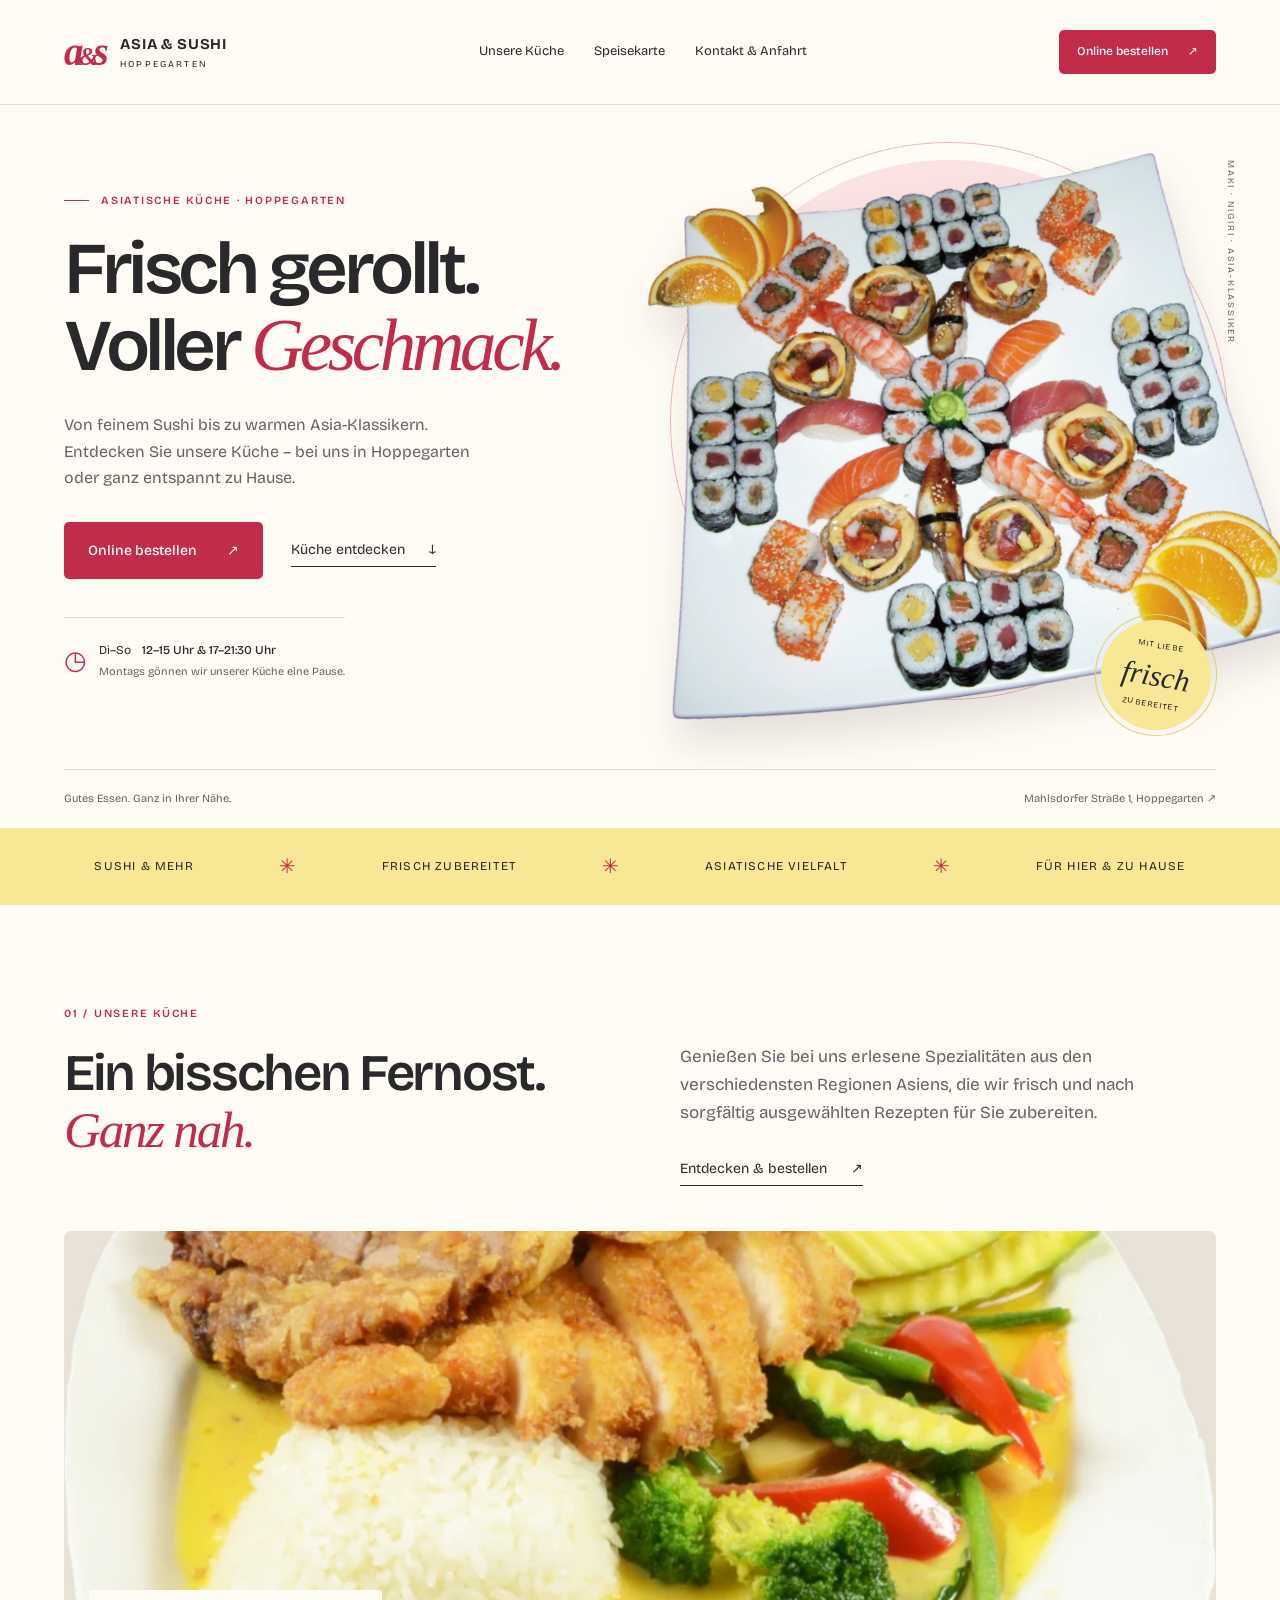
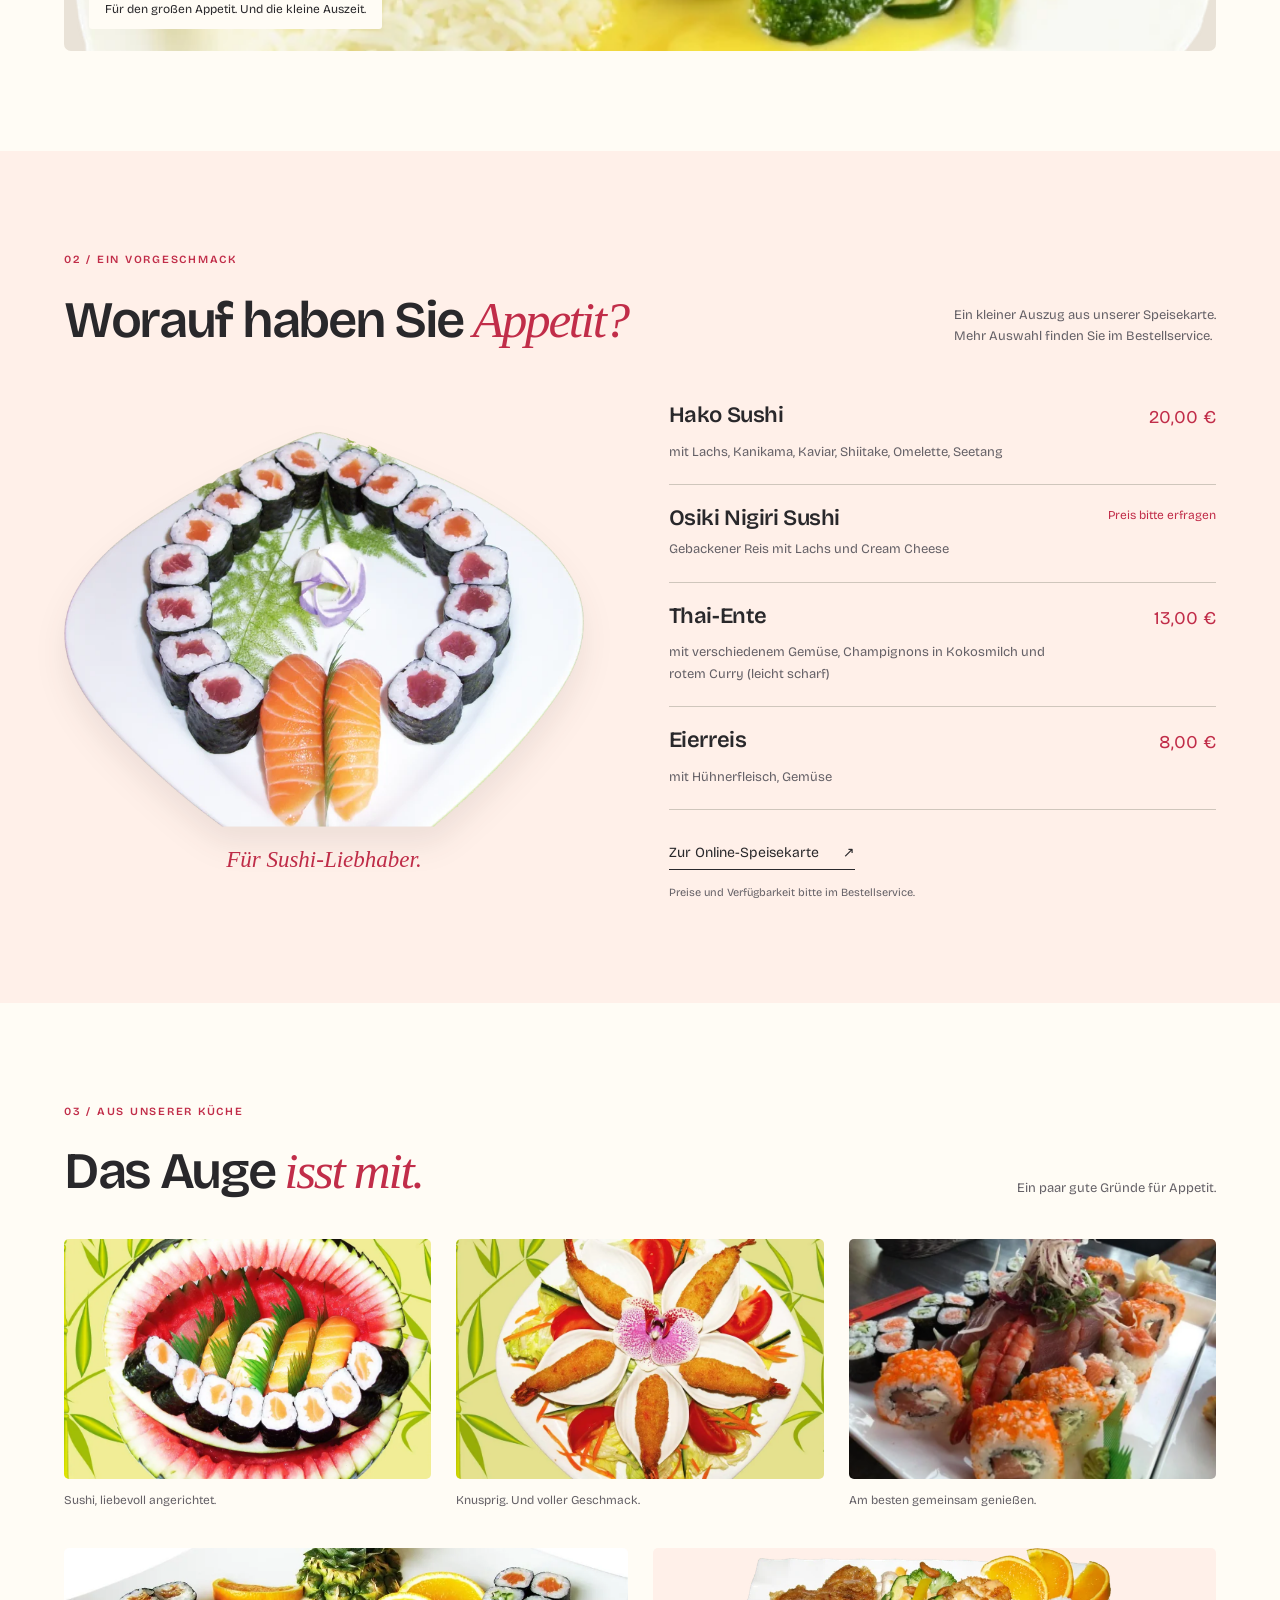
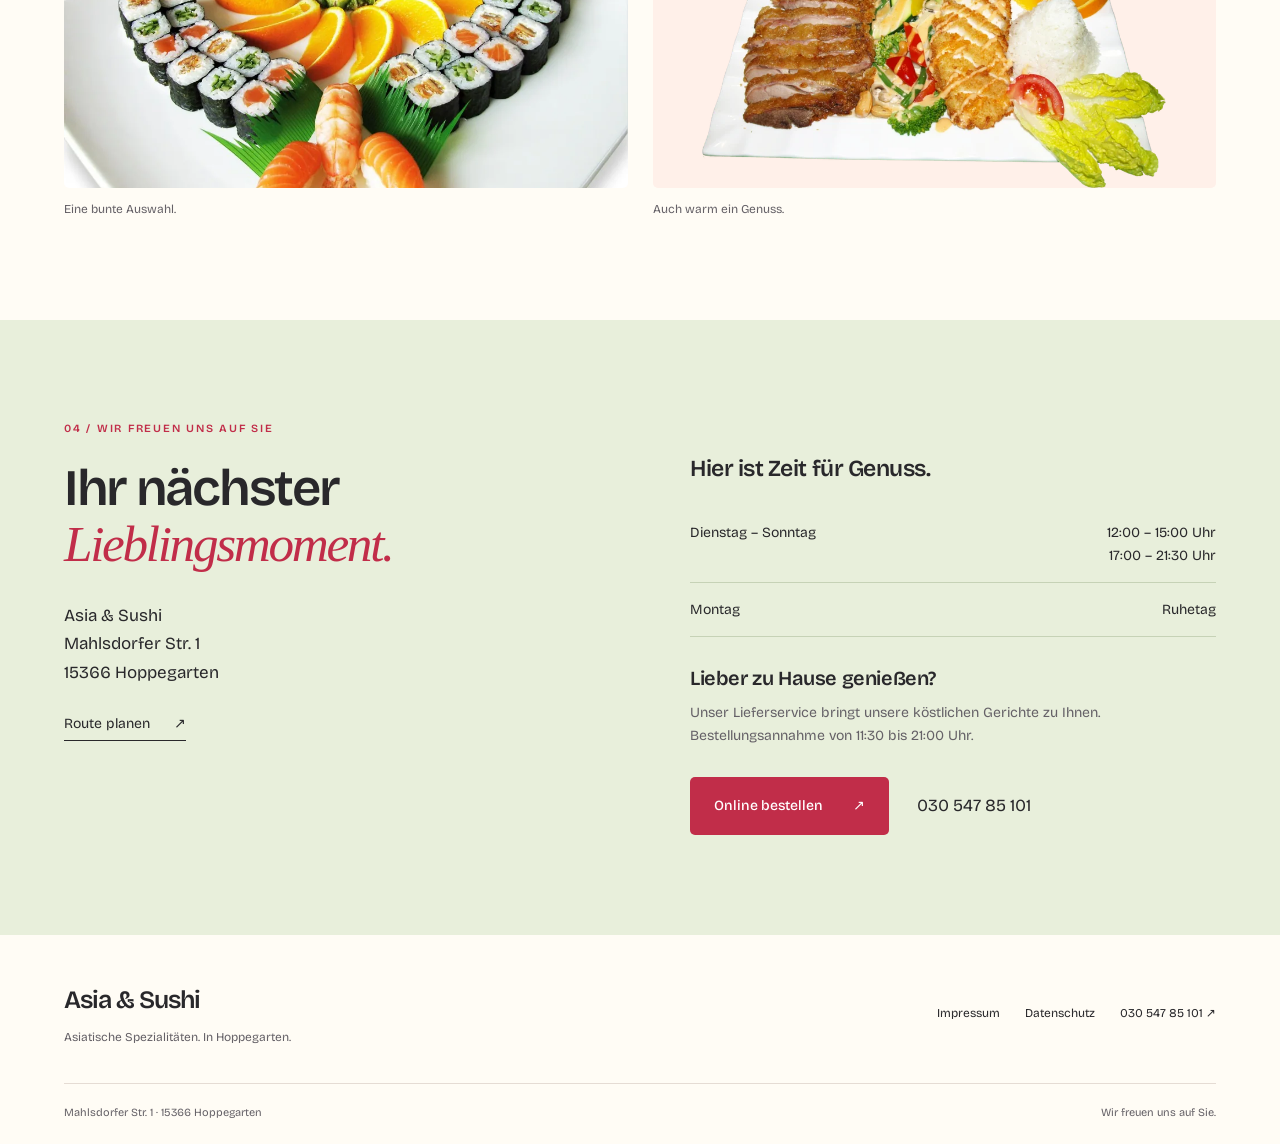
==== index.html @ 404dd094 "version 0.0.1" ====
<!doctype html>
<html lang="de">
  <head>
    <meta charset="utf-8" />
    <meta name="viewport" content="width=device-width, initial-scale=1" />
    <title>
      Frisch gerollt. Voller Geschmack. – Asia &amp; Sushi Hoppegarten
    </title>
    <meta
      name="description"
      content="Asiatische Spezialitäten und Sushi in Hoppegarten. Küche entdecken, online bestellen oder vorbeikommen. Mahlsdorfer Str. 1."
    />
    <meta name="theme-color" content="#c12d49" />
    <link rel="icon" href="assets/images/logo-192.png" />
    <link
      rel="preload"
      href="assets/fonts/bricolage-grotesque-latin-wdth.woff2"
      as="font"
      type="font/woff2"
      crossorigin
    />
    <link rel="stylesheet" href="css/base/tokens.css" />
    <link rel="stylesheet" href="css/base/reset.css" />
    <link rel="stylesheet" href="css/components/layout.css" />
    <link rel="stylesheet" href="css/components/buttons.css" />
    <link rel="stylesheet" href="css/sections/hero.css" />
    <link rel="stylesheet" href="css/sections/kitchen.css" />
    <link rel="stylesheet" href="css/sections/menu.css" />
    <link rel="stylesheet" href="css/sections/gallery.css" />
    <link rel="stylesheet" href="css/sections/visit.css" />
  </head>
  <body>
    <a class="skip-link" href="#inhalt">Zum Inhalt springen</a>
    <header class="site-header">
      <div class="container header-inner">
        <a
          class="brand"
          href="index.html"
          aria-label="Asia und Sushi – Startseite"
          ><span class="brand-icon" aria-hidden="true"
            >a<span>&amp;</span>s</span
          ><span>ASIA &amp; SUSHI<small>HOPPEGARTEN</small></span></a
        >
        <nav aria-label="Hauptnavigation">
          <a href="index.html#kueche">Unsere Küche</a
          ><a href="index.html#speisekarte">Speisekarte</a
          ><a href="index.html#besuch">Kontakt &amp; Anfahrt</a>
        </nav>
        <a class="button button-small" href="pages/bestellen.html"
          >Online bestellen <span aria-hidden="true">↗</span></a
        >
      </div>
    </header>
    <main id="inhalt">
      <section class="hero" aria-labelledby="hero-title">
        <div class="container hero-grid">
          <div class="hero-copy">
            <p class="eyebrow">
              <span class="small-line"></span> ASIATISCHE KÜCHE · HOPPEGARTEN
            </p>
            <h1 id="hero-title">
              Frisch gerollt.<br />Voller <em>Geschmack.</em>
            </h1>
            <p class="hero-description">
              Von feinem Sushi bis zu warmen Asia-Klassikern. Entdecken Sie
              unsere Küche – bei uns in Hoppegarten oder ganz entspannt zu
              Hause.
            </p>
            <div class="actions">
              <a class="button" href="pages/bestellen.html"
                >Online bestellen <span aria-hidden="true">↗</span></a
              ><a class="text-link" href="#speisekarte"
                >Küche entdecken <span aria-hidden="true">↓</span></a
              >
            </div>
            <div class="hero-details">
              <span class="detail-icon" aria-hidden="true">◷</span>
              <p>
                Di–So <strong>12–15 Uhr &amp; 17–21:30 Uhr</strong
                ><small>Montags gönnen wir unserer Küche eine Pause.</small>
              </p>
            </div>
          </div>
          <div class="hero-visual">
            <span class="hero-ring" aria-hidden="true"></span
            ><span class="vertical-note" aria-hidden="true"
              >MAKI · NIGIRI · ASIA-KLASSIKER</span
            ><img
              src="assets/images/platte-gemischt.webp"
              width="999"
              height="868"
              alt="Große Sushi-Platte mit Maki, Nigiri und frittierten Rollen"
              fetchpriority="high"
            />
            <div class="hero-seal">
              <span>MIT LIEBE</span><strong>frisch</strong
              ><span>ZUBEREITET</span>
            </div>
          </div>
        </div>
        <div class="hero-caption container">
          <span>Gutes Essen. Ganz in Ihrer Nähe.</span
          ><a href="#besuch"
            >Mahlsdorfer Straße 1, Hoppegarten
            <span aria-hidden="true">↗</span></a
          >
        </div>
      </section>
      <div class="flavor-strip" aria-hidden="true">
        <span>SUSHI &amp; MEHR</span><i>✳</i><span>FRISCH ZUBEREITET</span
        ><i>✳</i><span>ASIATISCHE VIELFALT</span><i>✳</i
        ><span>FÜR HIER &amp; ZU HAUSE</span>
      </div>
      <section
        class="kitchen section container"
        id="kueche"
        aria-labelledby="kitchen-title"
      >
        <div class="section-heading">
          <p class="eyebrow">01 / UNSERE KÜCHE</p>
          <h2 id="kitchen-title">
            Ein bisschen Fernost.<br /><em>Ganz nah.</em>
          </h2>
        </div>
        <div class="kitchen-description">
          <p>
            Genießen Sie bei uns erlesene Spezialitäten aus den verschiedensten
            Regionen Asiens, die wir frisch und nach sorgfältig ausgewählten
            Rezepten für Sie zubereiten.
          </p>
          <a class="text-link" href="pages/bestellen.html"
            >Entdecken &amp; bestellen <span aria-hidden="true">↗</span></a
          >
        </div>
        <div class="kitchen-image">
          <img
            src="assets/images/ente-curry.webp"
            width="900"
            height="563"
            alt="Knusprige Ente mit Gemüse in Currysauce und einer Portion Reis"
            loading="lazy"
          /><span>Für den großen Appetit. Und die kleine Auszeit.</span>
        </div>
      </section>
      <section
        class="menu-section section"
        id="speisekarte"
        aria-labelledby="menu-title"
      >
        <div class="container">
          <div class="menu-header">
            <div>
              <p class="eyebrow">02 / EIN VORGESCHMACK</p>
              <h2 id="menu-title">Worauf haben Sie <em>Appetit?</em></h2>
            </div>
            <p>
              Ein kleiner Auszug aus unserer Speisekarte.<br />Mehr Auswahl
              finden Sie im Bestellservice.
            </p>
          </div>
          <div class="menu-grid">
            <div class="menu-image">
              <img
                src="assets/images/maki-nigiri.webp"
                width="800"
                height="608"
                alt="Lachs- und Thunfisch-Maki mit zwei Lachs-Nigiri"
                loading="lazy"
              /><span class="image-label">Für Sushi-Liebhaber.</span>
            </div>
            <div class="dish-list">
              <article class="dish">
                <div>
                  <h3>Hako Sushi</h3>
                  <span>20,00 €</span>
                </div>
                <p>mit Lachs, Kanikama, Kaviar, Shiitake, Omelette, Seetang</p>
              </article>
              <article class="dish">
                <div>
                  <h3>Osiki Nigiri Sushi</h3>
                  <span class="price-note">Preis bitte erfragen</span>
                </div>
                <p>Gebackener Reis mit Lachs und Cream Cheese</p>
              </article>
              <article class="dish">
                <div>
                  <h3>Thai-Ente</h3>
                  <span>13,00 €</span>
                </div>
                <p>
                  mit verschiedenem Gemüse, Champignons in Kokosmilch und rotem
                  Curry (leicht scharf)
                </p>
              </article>
              <article class="dish">
                <div>
                  <h3>Eierreis</h3>
                  <span>8,00 €</span>
                </div>
                <p>mit Hühnerfleisch, Gemüse</p>
              </article>
              <a class="text-link" href="pages/bestellen.html"
                >Zur Online-Speisekarte <span aria-hidden="true">↗</span></a
              >
              <p class="menu-note">
                Preise und Verfügbarkeit bitte im Bestellservice.
              </p>
            </div>
          </div>
        </div>
      </section>
      <section class="gallery section" aria-labelledby="gallery-title">
        <div class="container gallery-heading">
          <div>
            <p class="eyebrow">03 / AUS UNSERER KÜCHE</p>
            <h2 id="gallery-title">Das Auge <em>isst mit.</em></h2>
          </div>
          <span>Ein paar gute Gründe für Appetit.</span>
        </div>
        <div class="container gallery-grid">
          <figure>
            <img
              src="assets/images/sushi-melone.webp"
              width="1024"
              height="640"
              loading="lazy"
              alt="Sushi mit Lachs und Maki, angerichtet in einer Wassermelone"
            />
            <figcaption>Sushi, liebevoll angerichtet.</figcaption>
          </figure>
          <figure>
            <img
              src="assets/images/garnelen-orchidee.webp"
              width="1024"
              height="640"
              loading="lazy"
              alt="Knusprige Garnelen mit Salat und Orchideenblüte"
            />
            <figcaption>Knusprig. Und voller Geschmack.</figcaption>
          </figure>
          <figure>
            <img
              src="assets/images/sushi-platte.webp"
              width="768"
              height="576"
              loading="lazy"
              alt="Gemischte Sushi-Platte mit Nigiri und Fischrogen"
            />
            <figcaption>Am besten gemeinsam genießen.</figcaption>
          </figure>
          <figure>
            <img
              src="assets/images/sushi-ananas.webp"
              width="1024"
              height="640"
              loading="lazy"
              alt="Maki und Nigiri mit Garnelen, Orange und Ananas"
            />
            <figcaption>Eine bunte Auswahl.</figcaption>
          </figure>
          <figure>
            <img
              src="assets/images/ente-fisch.webp"
              width="800"
              height="414"
              loading="lazy"
              alt="Knusprige Ente und panierte Stücke mit Gemüse, Cashewkernen und Reis"
            />
            <figcaption>Auch warm ein Genuss.</figcaption>
          </figure>
        </div>
      </section>
      <section class="visit section" id="besuch" aria-labelledby="visit-title">
        <div class="container visit-grid">
          <div>
            <p class="eyebrow">04 / WIR FREUEN UNS AUF SIE</p>
            <h2 id="visit-title">
              Ihr nächster<br /><em>Lieblingsmoment.</em>
            </h2>
            <address>
              Asia &amp; Sushi<br />Mahlsdorfer Str. 1<br />15366 Hoppegarten
            </address>
            <a
              class="text-link"
              href="https://www.google.com/maps/search/?api=1&amp;query=Mahlsdorfer+Str.+1%2C+15366+Hoppegarten"
              rel="noopener noreferrer"
              >Route planen <span aria-hidden="true">↗</span></a
            >
          </div>
          <div class="visit-info">
            <h3>Hier ist Zeit für Genuss.</h3>
            <dl class="hours">
              <div>
                <dt>Dienstag – Sonntag</dt>
                <dd>12:00 – 15:00 Uhr<br />17:00 – 21:30 Uhr</dd>
              </div>
              <div>
                <dt>Montag</dt>
                <dd>Ruhetag</dd>
              </div>
            </dl>
            <div class="delivery">
              <h3>Lieber zu Hause genießen?</h3>
              <p>
                Unser Lieferservice bringt unsere köstlichen Gerichte zu Ihnen.
                Bestellungsannahme von 11:30 bis 21:00 Uhr.
              </p>
            </div>
            <div class="actions">
              <a class="button button-light" href="pages/bestellen.html"
                >Online bestellen <span aria-hidden="true">↗</span></a
              ><a class="phone-link" href="tel:+493054785101">030 547 85 101</a>
            </div>
          </div>
        </div>
      </section>
    </main>
    <footer class="site-footer">
      <div class="container footer-inner">
        <a class="footer-brand" href="index.html"
          >Asia &amp; Sushi<span
            >Asiatische Spezialitäten. In Hoppegarten.</span
          ></a
        >
        <div class="footer-links">
          <a href="pages/impressum.html">Impressum</a
          ><a href="pages/datenschutz.html">Datenschutz</a
          ><a href="tel:+493054785101">030 547 85 101 ↗</a>
        </div>
      </div>
      <div class="container footer-bottom">
        Mahlsdorfer Str. 1 · 15366 Hoppegarten<span
          >Wir freuen uns auf Sie.</span
        >
      </div>
    </footer>
    <script type="application/ld+json">
      {
        "@context": "https://schema.org",
        "@type": "Restaurant",
        "name": "Asia & Sushi",
        "description": "Asiatische Spezialitäten und Sushi",
        "servesCuisine": ["Asiatisch", "Sushi"],
        "telephone": "+49 30 54785101",
        "address": {
          "@type": "PostalAddress",
          "streetAddress": "Mahlsdorfer Str. 1",
          "postalCode": "15366",
          "addressLocality": "Hoppegarten",
          "addressCountry": "DE"
        },
        "openingHoursSpecification": [
          {
            "@type": "OpeningHoursSpecification",
            "dayOfWeek": [
              "Tuesday",
              "Wednesday",
              "Thursday",
              "Friday",
              "Saturday",
              "Sunday"
            ],
            "opens": "12:00",
            "closes": "15:00"
          },
          {
            "@type": "OpeningHoursSpecification",
            "dayOfWeek": [
              "Tuesday",
              "Wednesday",
              "Thursday",
              "Friday",
              "Saturday",
              "Sunday"
            ],
            "opens": "17:00",
            "closes": "21:30"
          }
        ]
      }
    </script>
  </body>
</html>
---- css/base/tokens.css ----
@font-face {
  font-family: Bricolage;
  src: url("../../assets/fonts/bricolage-grotesque-latin-wdth.woff2")
    format("woff2");
  font-weight: 200 800;
  font-stretch: 75% 100%;
  font-display: swap;
}
:root {
  --paper: #fffcf5;
  --paper-deep: #fff0e9;
  --ink: #29282b;
  --muted: #656167;
  --accent: #c12d49;
  --accent-hover: #a51f39;
  --line: #e5dcd4;
  --white: #ffffff;
  --butter: #f8e794;
  --blush: #fbe2e3;
  --pistachio: #e8efdb;
  --font: Bricolage, system-ui, sans-serif;
  --width: 1240px;
  --gutter: clamp(20px, 5vw, 80px);
}
---- css/components/layout.css ----
.container {
  width: min(var(--width), calc(100% - var(--gutter) * 2));
  margin-inline: auto;
}
.section {
  padding-block: 100px;
}
.eyebrow {
  font-size: 11px;
  font-weight: 600;
  letter-spacing: 0.16em;
  color: var(--accent);
  margin-bottom: 22px;
}
.site-header {
  border-bottom: 1px solid var(--line);
}
.header-inner {
  min-height: 104px;
  display: flex;
  align-items: center;
  justify-content: space-between;
  gap: 30px;
}
.brand {
  display: flex;
  align-items: center;
  gap: 12px;
  text-decoration: none;
  font-size: 15px;
  font-weight: 700;
  letter-spacing: 0.055em;
  line-height: 1.4;
  flex-shrink: 0;
}
.brand small {
  display: block;
  font-size: 9px;
  letter-spacing: 0.24em;
  font-weight: 400;
  margin-top: 3px;
}
.brand-icon {
  font-family: Georgia, serif;
  font-size: 39px;
  font-style: italic;
  color: var(--accent);
  letter-spacing: -0.12em;
  padding-right: 4px;
}
.brand-icon span {
  font-size: 25px;
}
.site-header nav {
  display: flex;
  gap: 30px;
  font-size: 13px;
}
.site-header nav a {
  text-decoration: none;
}
.site-header nav a:hover,
.footer-links a:hover {
  color: var(--accent);
}
.site-footer {
  padding: 45px 0 22px;
}
.footer-inner,
.footer-bottom {
  display: flex;
  justify-content: space-between;
  gap: 24px;
}
.footer-brand {
  font-size: 25px;
  font-weight: 600;
  text-decoration: none;
  letter-spacing: -0.04em;
}
.footer-brand span {
  display: block;
  font-size: 12px;
  font-weight: 400;
  letter-spacing: 0;
  color: var(--muted);
  margin-top: 7px;
}
.footer-links {
  display: flex;
  align-items: center;
  gap: 25px;
  font-size: 12px;
}
.footer-links a {
  text-decoration: none;
}
.footer-bottom {
  border-top: 1px solid var(--line);
  padding-top: 20px;
  margin-top: 35px;
  color: var(--muted);
  font-size: 11px;
}
@media (max-width: 900px) {
  .site-header nav {
    gap: 18px;
  }
  .brand {
    font-size: 13px;
  }
  .header-inner {
    gap: 15px;
  }
  .section {
    padding-block: 72px;
  }
}
@media (max-width: 700px) {
  .header-inner {
    min-height: 88px;
    flex-wrap: wrap;
    padding-block: 16px;
    gap: 16px;
  }
  .site-header nav {
    order: 3;
    width: 100%;
    justify-content: space-between;
    font-size: 12px;
    border-top: 1px solid var(--line);
    padding-top: 13px;
  }
  .brand-icon {
    font-size: 32px;
  }
  .footer-inner,
  .footer-bottom {
    flex-direction: column;
  }
  .footer-links {
    flex-wrap: wrap;
    gap: 20px;
  }
  .footer-bottom {
    gap: 8px;
  }
  .section {
    padding-block: 56px;
  }
}
---- css/components/buttons.css ----
.actions {
  display: flex;
  gap: 28px;
  align-items: center;
  flex-wrap: wrap;
}
.button {
  display: inline-flex;
  align-items: center;
  justify-content: center;
  gap: 30px;
  padding: 16px 23px;
  background: var(--accent);
  color: var(--white);
  text-decoration: none;
  font-size: 14px;
  font-weight: 500;
  border: 1px solid transparent;
  border-radius: 5px;
  min-height: 50px;
  transition: background 0.2s;
}
.button:hover {
  background: var(--accent-hover);
}
.button-small {
  padding: 11px 17px;
  min-height: 44px;
  font-size: 12px;
  gap: 20px;
}
.text-link {
  display: inline-flex;
  align-items: center;
  gap: 24px;
  font-size: 14px;
  text-decoration: none;
  border-bottom: 1px solid currentColor;
  padding-block: 5px;
}
.button-light {
  background: var(--accent);
  color: var(--white);
}
.button-light:hover {
  background: var(--accent-hover);
}
@media (max-width: 400px) {
  .button-small {
    padding: 10px;
    gap: 10px;
    font-size: 11px;
  }
  .actions {
    gap: 20px;
  }
}
---- css/sections/hero.css ----
.hero {
  position: relative;
  overflow: hidden;
  background: var(--paper);
}
.hero-grid {
  display: grid;
  grid-template-columns: 1.05fr 1fr;
  align-items: center;
  min-height: 620px;
  gap: 25px;
  padding-block: 55px;
}
.hero-copy {
  position: relative;
  z-index: 1;
}
.hero .eyebrow {
  display: flex;
  align-items: center;
  gap: 12px;
}
.small-line {
  width: 25px;
  height: 1px;
  background: var(--accent);
}
.hero h1 {
  line-height: 1.04;
  white-space: nowrap;
}
.hero-description {
  color: var(--muted);
  font-size: 16px;
  max-width: 420px;
  margin-block: 28px 30px;
}
.hero-details {
  display: flex;
  align-items: center;
  gap: 12px;
  border-top: 1px solid var(--line);
  padding-top: 22px;
  margin-top: 38px;
  font-size: 12px;
  width: fit-content;
}
.hero-details strong {
  font-weight: 500;
  margin-left: 8px;
}
.hero-details small {
  display: block;
  color: var(--muted);
  font-size: 11px;
  margin-top: 3px;
}
.detail-icon {
  font-size: 26px;
  color: var(--accent);
}
.hero-visual {
  position: relative;
  min-width: 0;
  isolation: isolate;
}
.hero-visual > img {
  position: relative;
  width: 116%;
  max-width: none;
  transform: rotate(-9deg);
  margin-left: -6%;
  filter: drop-shadow(0 24px 20px #3c292523);
}
.hero-ring {
  position: absolute;
  width: 95%;
  aspect-ratio: 1;
  background: var(--blush);
  border-radius: 50%;
  top: 0;
  left: 4%;
  z-index: -1;
}
.hero-ring::after {
  content: "";
  position: absolute;
  inset: -18px;
  border: 1px solid #efb7bf;
  border-radius: 50%;
}
.vertical-note {
  position: absolute;
  right: -22px;
  top: 0;
  writing-mode: vertical-rl;
  font-size: 9px;
  letter-spacing: 0.2em;
  color: var(--muted);
}
.hero-seal {
  position: absolute;
  bottom: -16px;
  right: 5px;
  width: 110px;
  height: 110px;
  border-radius: 50%;
  background: var(--butter);
  color: var(--ink);
  display: flex;
  flex-direction: column;
  align-items: center;
  justify-content: center;
  transform: rotate(10deg);
  outline: 1px solid #e1ce6c;
  outline-offset: 5px;
}
.hero-seal span {
  font-size: 8px;
  letter-spacing: 0.15em;
}
.hero-seal strong {
  font:
    italic 30px Georgia,
    serif;
  line-height: 1.5;
}
.hero-caption {
  display: flex;
  justify-content: space-between;
  border-top: 1px solid var(--line);
  padding-block: 20px;
  font-size: 11px;
  color: var(--muted);
}
.hero-caption a {
  text-decoration: none;
}
.flavor-strip {
  background: var(--butter);
  color: var(--ink);
  padding: 22px var(--gutter);
  display: flex;
  align-items: center;
  justify-content: space-around;
  gap: 24px;
  font-size: 12px;
  letter-spacing: 0.1em;
}
.flavor-strip i {
  font-style: normal;
  font-size: 20px;
  color: var(--accent);
}
@media (min-width: 1400px) {
  .hero-grid {
    min-height: 670px;
  }
}
@media (max-width: 1000px) {
  .hero-grid {
    min-height: 570px;
  }
  .hero h1 {
    font-size: clamp(43px, 6vw, 70px);
  }
  .hero-seal {
    width: 90px;
    height: 90px;
  }
  .hero-description {
    font-size: 15px;
  }
}
@media (max-width: 700px) {
  .hero-grid {
    grid-template-columns: 1fr;
    padding-block: 40px 55px;
    gap: 35px;
  }
  .hero h1 {
    font-size: clamp(30px, 9.4vw, 65px);
  }
  .hero-visual {
    max-width: 450px;
    width: 92%;
    margin-inline: auto;
  }
  .hero-visual > img {
    width: 100%;
    margin: 0;
  }
  .vertical-note {
    right: -15px;
  }
  .hero-details {
    margin-top: 26px;
  }
  .hero-caption {
    flex-direction: column;
    gap: 6px;
  }
  .flavor-strip {
    flex-wrap: wrap;
    gap: 12px 18px;
    font-size: 9px;
    padding: 18px;
  }
  .flavor-strip i {
    font-size: 12px;
  }
  .flavor-strip i:last-of-type {
    display: none;
  }
  .hero-description {
    max-width: 450px;
  }
}
---- css/sections/kitchen.css ----
.kitchen {
  display: grid;
  grid-template-columns: 1fr 1fr;
  gap: 45px 80px;
}
.kitchen-description {
  padding-top: 38px;
  color: var(--muted);
  max-width: 490px;
  font-size: 17px;
}
.kitchen-description .text-link {
  margin-top: 25px;
  color: var(--ink);
}
.kitchen-image {
  grid-column: 1/-1;
  position: relative;
  background: #e9e2d7;
  overflow: hidden;
  border-radius: 7px;
  height: 420px;
}
.kitchen-image img {
  width: 100%;
  height: 100%;
  object-fit: cover;
  object-position: center 55%;
}
.kitchen-image span {
  position: absolute;
  bottom: 22px;
  left: 25px;
  background: var(--paper);
  padding: 10px 16px;
  border-radius: 3px;
  font-size: 12px;
}
@media (max-width: 700px) {
  .kitchen {
    grid-template-columns: 1fr;
    gap: 25px;
  }
  .kitchen-description {
    padding-top: 0;
    font-size: 16px;
  }
  .kitchen-image {
    height: 260px;
  }
  .kitchen-image span {
    left: 12px;
    bottom: 12px;
    font-size: 10px;
    max-width: calc(100% - 24px);
  }
}
---- css/sections/menu.css ----
.menu-section {
  background: var(--paper-deep);
}
.menu-header {
  display: flex;
  align-items: end;
  justify-content: space-between;
  gap: 35px;
  margin-bottom: 55px;
}
.menu-header h2 {
  max-width: 600px;
}
.menu-header > p {
  color: var(--muted);
  font-size: 13px;
  flex-shrink: 0;
}
.menu-grid {
  display: grid;
  grid-template-columns: 0.95fr 1fr;
  gap: 85px;
  align-items: center;
}
.menu-image {
  position: relative;
  min-width: 0;
}
.menu-image img {
  width: 100%;
  filter: drop-shadow(0 18px 15px #34272715);
}
.image-label {
  display: block;
  text-align: center;
  font:
    italic 23px Georgia,
    serif;
  color: var(--accent);
  margin-top: 20px;
}
.dish {
  padding-block: 21px;
  border-bottom: 1px solid #cfc6bc;
}
.dish:first-child {
  padding-top: 0;
}
.dish > div {
  display: flex;
  justify-content: space-between;
  gap: 20px;
}
.dish h3 {
  font-size: 22px;
}
.dish span {
  font-size: 18px;
  color: var(--accent);
  white-space: nowrap;
}
.dish p {
  font-size: 13px;
  color: var(--muted);
  margin-top: 9px;
  max-width: 390px;
}
.dish-list > .text-link {
  margin-top: 26px;
}
.menu-note {
  font-size: 11px;
  color: var(--muted);
  margin-top: 14px;
}
@media (max-width: 900px) {
  .menu-grid {
    gap: 40px;
  }
  .menu-header {
    align-items: start;
    flex-direction: column;
    gap: 20px;
  }
}
@media (max-width: 700px) {
  .menu-grid {
    grid-template-columns: 1fr;
    gap: 40px;
  }
  .menu-header {
    margin-bottom: 30px;
  }
  .menu-image {
    max-width: 380px;
    margin: auto;
  }
  .dish h3 {
    font-size: 20px;
  }
}

.dish .price-note {
  font-size: 12px;
  white-space: normal;
  text-align: right;
}
---- css/sections/gallery.css ----
.gallery-heading {
  display: flex;
  justify-content: space-between;
  align-items: end;
  gap: 24px;
  margin-bottom: 40px;
}
.gallery-heading > span {
  font-size: 13px;
  color: var(--muted);
}
.gallery-grid {
  display: grid;
  grid-template-columns: repeat(6, 1fr);
  gap: 25px;
}
.gallery-grid figure {
  grid-column: span 2;
  min-width: 0;
}
.gallery-grid figure:nth-child(n + 4) {
  grid-column: span 3;
  margin-top: 12px;
}
.gallery-grid img {
  width: 100%;
  height: 240px;
  object-fit: cover;
  border-radius: 5px;
  background: var(--paper-deep);
}
.gallery-grid figure:nth-child(5) img {
  object-fit: contain;
}
.gallery-grid figcaption {
  font-size: 12px;
  margin-top: 12px;
  color: var(--muted);
}
@media (max-width: 900px) {
  .gallery-grid {
    gap: 16px;
  }
  .gallery-grid img {
    height: 190px;
  }
}
@media (max-width: 700px) {
  .gallery-heading {
    align-items: start;
    flex-direction: column;
  }
  .gallery-grid {
    grid-template-columns: 1fr 1fr;
    gap: 24px 14px;
  }
  .gallery-grid figure,
  .gallery-grid figure:nth-child(n + 4) {
    grid-column: auto;
    margin-top: 0;
  }
  .gallery-grid figure:last-child {
    grid-column: 1/-1;
  }
  .gallery-grid img {
    height: 170px;
  }
  .gallery-grid figcaption {
    font-size: 10px;
  }
}
---- css/sections/visit.css ----
.visit {
  background: var(--pistachio);
  color: var(--ink);
}
.visit-grid {
  display: grid;
  grid-template-columns: 1fr 1fr;
  gap: 100px;
}
.visit .eyebrow {
  color: var(--accent);
}
.visit em {
  color: var(--accent);
}
.visit address {
  font-style: normal;
  margin-block: 30px 20px;
  font-size: 17px;
}
.visit-info {
  padding-top: 36px;
}
.visit-info h3 {
  font-size: 23px;
}
.hours {
  margin: 25px 0 30px;
}
.hours > div {
  display: flex;
  justify-content: space-between;
  gap: 30px;
  border-bottom: 1px solid #c6d2b6;
  padding-block: 15px;
  font-size: 14px;
}
.hours dd {
  margin: 0;
  text-align: right;
}
.delivery {
  margin-bottom: 30px;
}
.delivery h3 {
  font-size: 20px;
}
.delivery p {
  font-size: 14px;
  color: var(--muted);
  margin-top: 12px;
  max-width: 450px;
}
.phone-link {
  font-size: 17px;
  text-decoration: none;
}
@media (max-width: 900px) {
  .visit-grid {
    gap: 50px;
  }
  .visit .actions {
    gap: 20px;
  }
}
@media (max-width: 700px) {
  .visit-grid {
    grid-template-columns: 1fr;
    gap: 40px;
  }
  .visit-info {
    padding-top: 0;
  }
  .hours > div {
    font-size: 13px;
  }
  .visit h2 {
    font-size: clamp(33px, 8vw, 50px);
  }
}
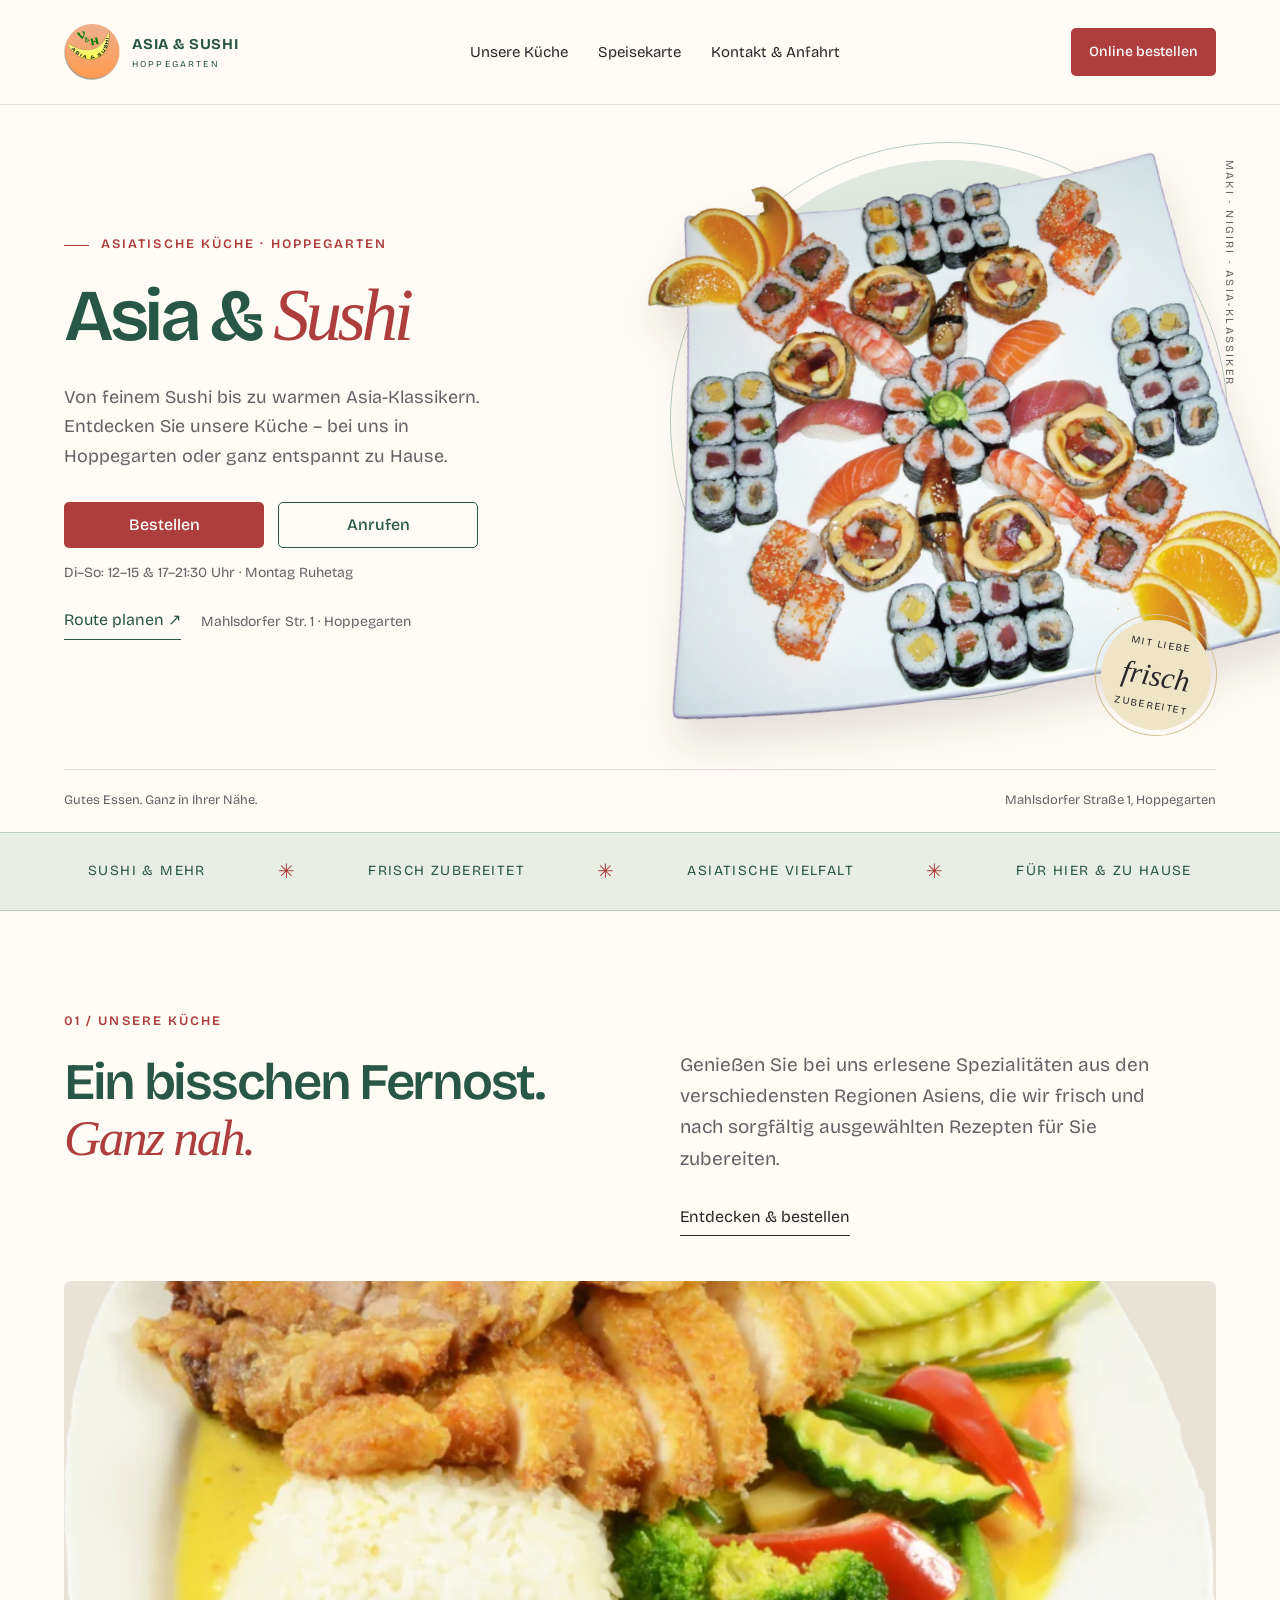
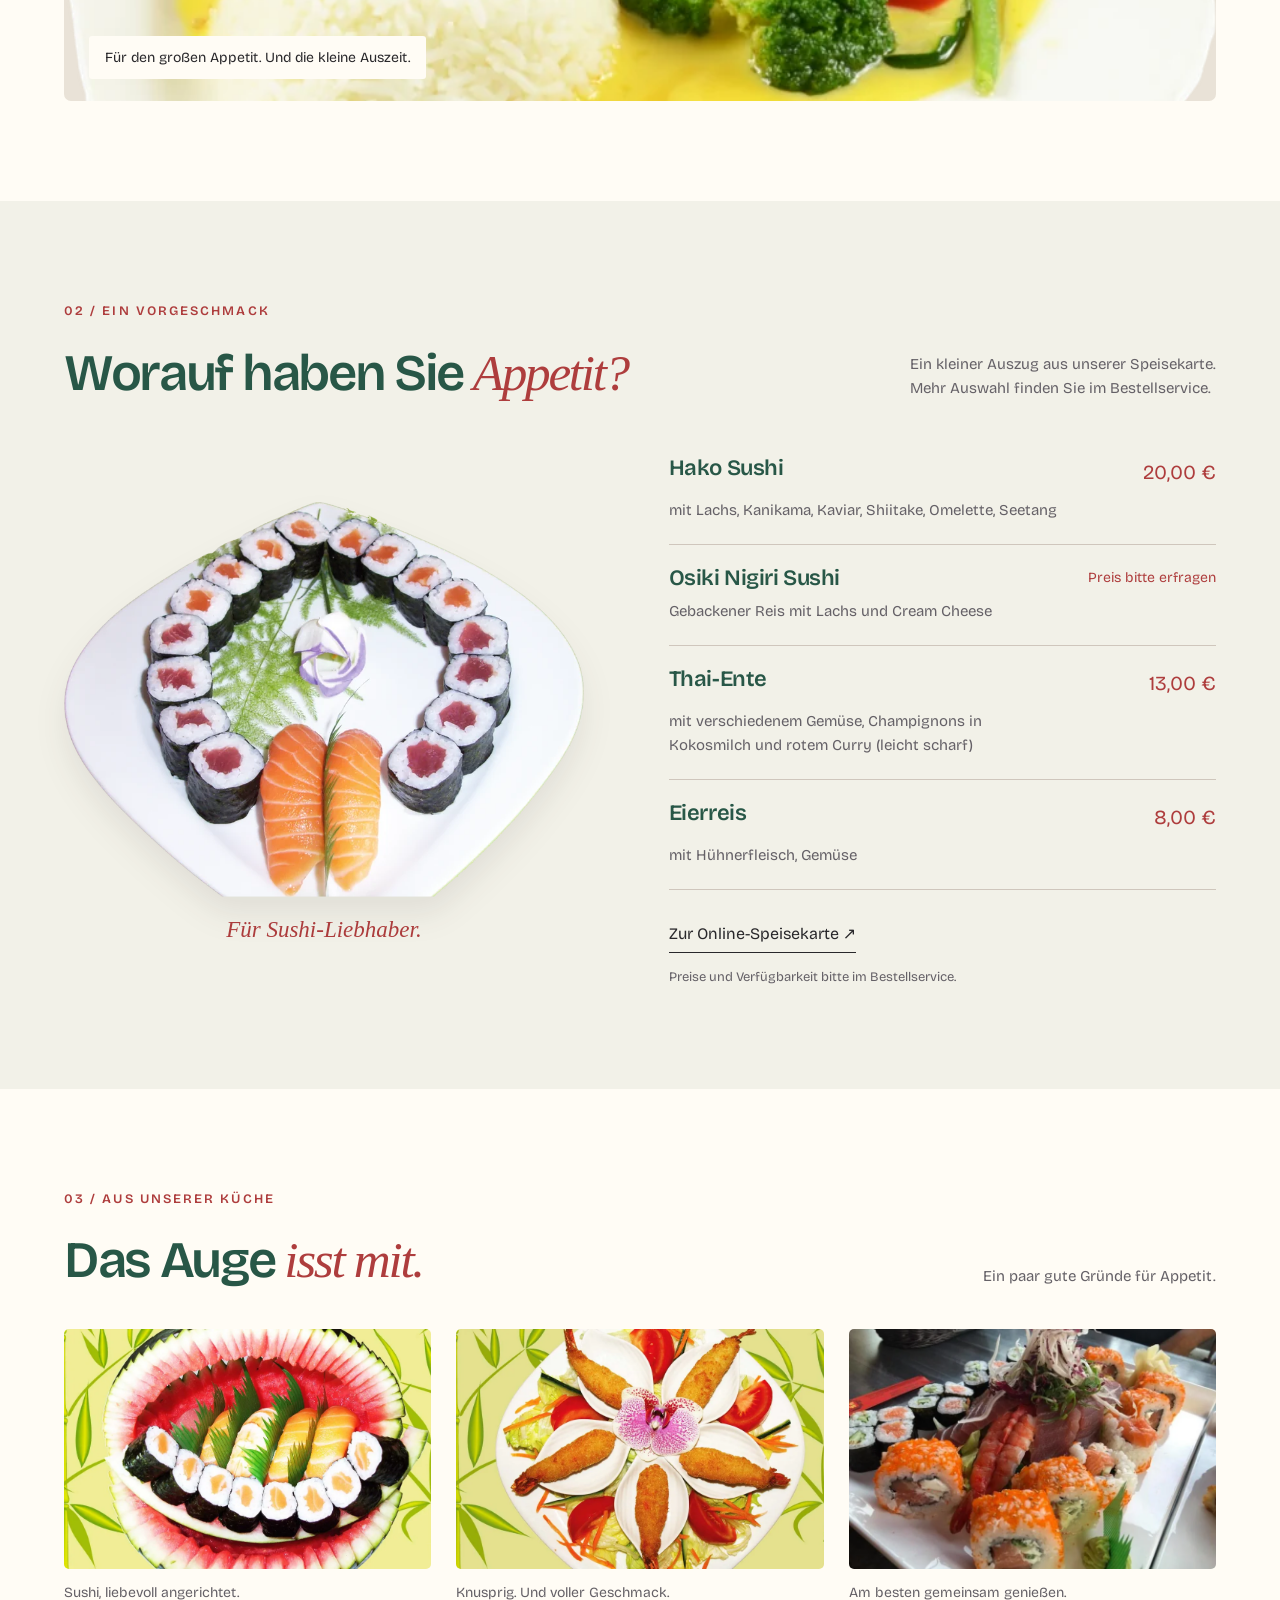
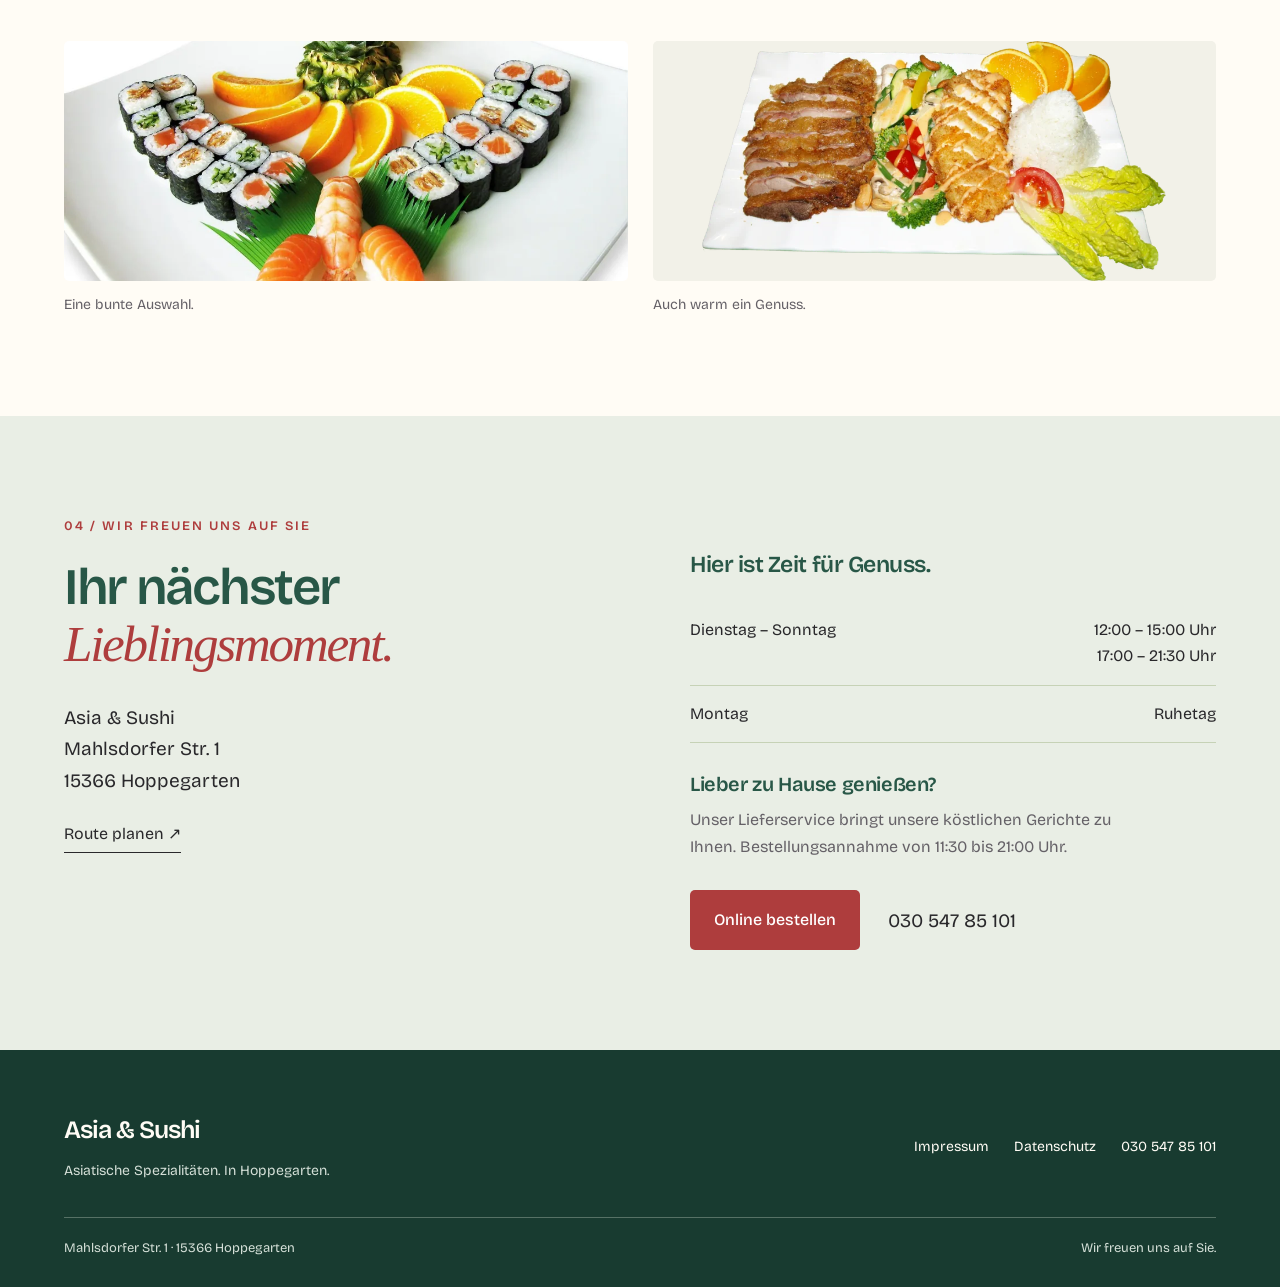
==== commit 04608c6d: "version 0.1.0" ====
--- a/index.html
+++ b/index.html
@@ -4,13 +4,13 @@
     <meta charset="utf-8" />
     <meta name="viewport" content="width=device-width, initial-scale=1" />
     <title>
-      Frisch gerollt. Voller Geschmack. – Asia &amp; Sushi Hoppegarten
+      Asia &amp; Sushi – Asiatische Küche in Hoppegarten
     </title>
     <meta
       name="description"
       content="Asiatische Spezialitäten und Sushi in Hoppegarten. Küche entdecken, online bestellen oder vorbeikommen. Mahlsdorfer Str. 1."
     />
-    <meta name="theme-color" content="#c12d49" />
+    <meta name="theme-color" content="#285747" />
     <link rel="icon" href="assets/images/logo-192.png" />
     <link
       rel="preload"
@@ -37,9 +37,7 @@
           class="brand"
           href="index.html"
           aria-label="Asia und Sushi – Startseite"
-          ><span class="brand-icon" aria-hidden="true"
-            >a<span>&amp;</span>s</span
-          ><span>ASIA &amp; SUSHI<small>HOPPEGARTEN</small></span></a
+          ><img class="brand-logo" src="assets/images/logo-96.png" srcset="assets/images/logo-192.png 2x" width="56" height="56" alt="" /><span>ASIA &amp; SUSHI<small>HOPPEGARTEN</small></span></a
         >
         <nav aria-label="Hauptnavigation">
           <a href="index.html#kueche">Unsere Küche</a
@@ -47,7 +45,7 @@
           ><a href="index.html#besuch">Kontakt &amp; Anfahrt</a>
         </nav>
         <a class="button button-small" href="pages/bestellen.html"
-          >Online bestellen <span aria-hidden="true">↗</span></a
+          >Online bestellen</a
         >
       </div>
     </header>
@@ -59,26 +57,21 @@
               <span class="small-line"></span> ASIATISCHE KÜCHE · HOPPEGARTEN
             </p>
             <h1 id="hero-title">
-              Frisch gerollt.<br />Voller <em>Geschmack.</em>
+              Asia &amp; <em>Sushi</em>
             </h1>
             <p class="hero-description">
               Von feinem Sushi bis zu warmen Asia-Klassikern. Entdecken Sie
               unsere Küche – bei uns in Hoppegarten oder ganz entspannt zu
               Hause.
             </p>
-            <div class="actions">
-              <a class="button" href="pages/bestellen.html"
-                >Online bestellen <span aria-hidden="true">↗</span></a
-              ><a class="text-link" href="#speisekarte"
-                >Küche entdecken <span aria-hidden="true">↓</span></a
-              >
-            </div>
-            <div class="hero-details">
-              <span class="detail-icon" aria-hidden="true">◷</span>
-              <p>
-                Di–So <strong>12–15 Uhr &amp; 17–21:30 Uhr</strong
-                ><small>Montags gönnen wir unserer Küche eine Pause.</small>
-              </p>
+            <div class="actions hero-actions">
+              <a class="button" href="pages/bestellen.html">Bestellen</a>
+              <a class="button button-outline" href="tel:+493054785101">Anrufen</a>
+            </div>
+            <p class="hero-hours-note">Di–So: 12–15 &amp; 17–21:30 Uhr · Montag Ruhetag</p>
+            <div class="hero-location">
+              <a class="text-link" href="https://www.google.com/maps/dir/?api=1&amp;destination=Mahlsdorfer+Str.+1%2C+15366+Hoppegarten" target="_blank" rel="noopener noreferrer">Route planen <span aria-hidden="true">↗</span></a>
+              <p>Mahlsdorfer Str. 1 · Hoppegarten</p>
             </div>
           </div>
           <div class="hero-visual">
@@ -102,7 +95,7 @@
           <span>Gutes Essen. Ganz in Ihrer Nähe.</span
           ><a href="#besuch"
             >Mahlsdorfer Straße 1, Hoppegarten
-            <span aria-hidden="true">↗</span></a
+           </a
           >
         </div>
       </section>
@@ -129,7 +122,7 @@
             Rezepten für Sie zubereiten.
           </p>
           <a class="text-link" href="pages/bestellen.html"
-            >Entdecken &amp; bestellen <span aria-hidden="true">↗</span></a
+            >Entdecken &amp; bestellen</a
           >
         </div>
         <div class="kitchen-image">
@@ -283,7 +276,7 @@
             </address>
             <a
               class="text-link"
-              href="https://www.google.com/maps/search/?api=1&amp;query=Mahlsdorfer+Str.+1%2C+15366+Hoppegarten"
+              href="https://www.google.com/maps/dir/?api=1&amp;destination=Mahlsdorfer+Str.+1%2C+15366+Hoppegarten"
               rel="noopener noreferrer"
               >Route planen <span aria-hidden="true">↗</span></a
             >
@@ -309,7 +302,7 @@
             </div>
             <div class="actions">
               <a class="button button-light" href="pages/bestellen.html"
-                >Online bestellen <span aria-hidden="true">↗</span></a
+                >Online bestellen</a
               ><a class="phone-link" href="tel:+493054785101">030 547 85 101</a>
             </div>
           </div>
@@ -326,7 +319,7 @@
         <div class="footer-links">
           <a href="pages/impressum.html">Impressum</a
           ><a href="pages/datenschutz.html">Datenschutz</a
-          ><a href="tel:+493054785101">030 547 85 101 ↗</a>
+          ><a href="tel:+493054785101">030 547 85 101</a>
         </div>
       </div>
       <div class="container footer-bottom">
--- a/css/base/tokens.css
+++ b/css/base/tokens.css
@@ -8,16 +8,18 @@
 }
 :root {
   --paper: #fffcf5;
-  --paper-deep: #fff0e9;
+  --paper-deep: #f2f1e8;
   --ink: #29282b;
   --muted: #656167;
-  --accent: #c12d49;
-  --accent-hover: #a51f39;
+  --green: #285747;
+  --green-line: #b9cdbd;
+  --accent: #ae3d3d;
+  --accent-hover: #922f30;
   --line: #e5dcd4;
   --white: #ffffff;
-  --butter: #f8e794;
-  --blush: #fbe2e3;
-  --pistachio: #e8efdb;
+  --butter: #f0e4c7;
+  --blush: #dfe9df;
+  --pistachio: #e9eee5;
   --font: Bricolage, system-ui, sans-serif;
   --width: 1240px;
   --gutter: clamp(20px, 5vw, 80px);
--- a/css/components/layout.css
+++ b/css/components/layout.css
@@ -6,7 +6,7 @@
   padding-block: 100px;
 }
 .eyebrow {
-  font-size: 11px;
+  font-size: 13px;
   font-weight: 600;
   letter-spacing: 0.16em;
   color: var(--accent);
@@ -27,6 +27,7 @@
   align-items: center;
   gap: 12px;
   text-decoration: none;
+  color: var(--green);
   font-size: 15px;
   font-weight: 700;
   letter-spacing: 0.055em;
@@ -40,31 +41,30 @@
   font-weight: 400;
   margin-top: 3px;
 }
-.brand-icon {
-  font-family: Georgia, serif;
-  font-size: 39px;
-  font-style: italic;
-  color: var(--accent);
-  letter-spacing: -0.12em;
-  padding-right: 4px;
-}
-.brand-icon span {
-  font-size: 25px;
+.brand-logo {
+  width: 56px;
+  height: 56px;
+  object-fit: contain;
+  flex-shrink: 0;
 }
 .site-header nav {
   display: flex;
   gap: 30px;
-  font-size: 13px;
+  font-size: 15px;
 }
 .site-header nav a {
   text-decoration: none;
 }
-.site-header nav a:hover,
-.footer-links a:hover {
+.site-header nav a:hover {
   color: var(--accent);
 }
+.footer-links a:hover {
+  color: var(--butter);
+}
 .site-footer {
-  padding: 45px 0 22px;
+  padding: 60px 0 28px;
+  background: #183b30;
+  color: var(--paper);
 }
 .footer-inner,
 .footer-bottom {
@@ -80,27 +80,27 @@
 }
 .footer-brand span {
   display: block;
-  font-size: 12px;
+  font-size: 14px;
   font-weight: 400;
   letter-spacing: 0;
-  color: var(--muted);
+  color: #d4dfd7;
   margin-top: 7px;
 }
 .footer-links {
   display: flex;
   align-items: center;
   gap: 25px;
-  font-size: 12px;
+  font-size: 14px;
 }
 .footer-links a {
   text-decoration: none;
 }
 .footer-bottom {
-  border-top: 1px solid var(--line);
+  border-top: 1px solid #567165;
   padding-top: 20px;
   margin-top: 35px;
-  color: var(--muted);
-  font-size: 11px;
+  color: #d4dfd7;
+  font-size: 13px;
 }
 @media (max-width: 900px) {
   .site-header nav {
@@ -116,23 +116,29 @@
     padding-block: 72px;
   }
 }
-@media (max-width: 700px) {
+@media (max-width: 1000px) {
   .header-inner {
+    width: 100%;
     min-height: 88px;
     flex-wrap: wrap;
     padding-block: 16px;
+    padding-inline: var(--gutter);
     gap: 16px;
   }
   .site-header nav {
     order: 3;
-    width: 100%;
+    width: calc(100% + var(--gutter) * 2);
+    flex-shrink: 0;
+    margin-inline: calc(-1 * var(--gutter));
     justify-content: space-between;
-    font-size: 12px;
+    font-size: 14px;
     border-top: 1px solid var(--line);
     padding-top: 13px;
+    padding-inline: var(--gutter);
   }
-  .brand-icon {
-    font-size: 32px;
+  .brand-logo {
+    width: 44px;
+    height: 44px;
   }
   .footer-inner,
   .footer-bottom {
@@ -149,3 +155,35 @@
     padding-block: 56px;
   }
 }
+
+@media (max-width: 400px) {
+  .brand {
+    gap: 8px;
+    font-size: 11px;
+  }
+  .brand-logo {
+    width: 40px;
+    height: 40px;
+  }
+  .brand small {
+    font-size: 8px;
+  }
+}
+
+@media (max-width: 360px) {
+  .header-inner {
+    gap: 12px 8px;
+  }
+  .brand {
+    font-size: 10px;
+  }
+  .brand-logo {
+    width: 36px;
+    height: 36px;
+  }
+  .site-header .button-small {
+    font-size: 10px;
+    padding-inline: 8px;
+    gap: 8px;
+  }
+}
--- a/css/components/buttons.css
+++ b/css/components/buttons.css
@@ -13,7 +13,7 @@
   background: var(--accent);
   color: var(--white);
   text-decoration: none;
-  font-size: 14px;
+  font-size: 16px;
   font-weight: 500;
   border: 1px solid transparent;
   border-radius: 5px;
@@ -26,14 +26,12 @@
 .button-small {
   padding: 11px 17px;
   min-height: 44px;
-  font-size: 12px;
+  font-size: 14px;
   gap: 20px;
 }
 .text-link {
-  display: inline-flex;
-  align-items: center;
-  gap: 24px;
-  font-size: 14px;
+  display: inline-block;
+  font-size: 16px;
   text-decoration: none;
   border-bottom: 1px solid currentColor;
   padding-block: 5px;
@@ -49,9 +47,26 @@
   .button-small {
     padding: 10px;
     gap: 10px;
-    font-size: 11px;
+    font-size: 13px;
   }
   .actions {
     gap: 20px;
   }
 }
+
+.button-outline {
+  color: var(--green);
+  border-color: var(--green);
+  background: transparent;
+}
+.button-outline:hover {
+  background: var(--green);
+  color: var(--white);
+}
+
+@media (max-width: 700px) {
+  .button:not(.button-small),
+  .text-link {
+    font-size: 17px;
+  }
+}
--- a/css/sections/hero.css
+++ b/css/sections/hero.css
@@ -31,33 +31,36 @@
 }
 .hero-description {
   color: var(--muted);
-  font-size: 16px;
+  font-size: 18px;
   max-width: 420px;
   margin-block: 28px 30px;
 }
-.hero-details {
-  display: flex;
-  align-items: center;
-  gap: 12px;
-  border-top: 1px solid var(--line);
-  padding-top: 22px;
-  margin-top: 38px;
-  font-size: 12px;
-  width: fit-content;
-}
-.hero-details strong {
-  font-weight: 500;
-  margin-left: 8px;
-}
-.hero-details small {
-  display: block;
-  color: var(--muted);
-  font-size: 11px;
-  margin-top: 3px;
-}
-.detail-icon {
-  font-size: 26px;
-  color: var(--accent);
+.hero-actions {
+  gap: 14px;
+}
+.hero-actions .button {
+  min-width: 160px;
+  gap: 18px;
+}
+.hero-hours-note {
+  margin-top: 14px;
+  font-size: 14px;
+  line-height: 1.6;
+  color: var(--muted);
+}
+.hero-location {
+  display: flex;
+  align-items: center;
+  flex-wrap: wrap;
+  gap: 8px 20px;
+  margin-top: 18px;
+}
+.hero-location .text-link {
+  color: var(--green);
+}
+.hero-location p {
+  font-size: 14px;
+  color: var(--muted);
 }
 .hero-visual {
   position: relative;
@@ -86,7 +89,7 @@
   content: "";
   position: absolute;
   inset: -18px;
-  border: 1px solid #efb7bf;
+  border: 1px solid var(--green-line);
   border-radius: 50%;
 }
 .vertical-note {
@@ -94,7 +97,7 @@
   right: -22px;
   top: 0;
   writing-mode: vertical-rl;
-  font-size: 9px;
+  font-size: 11px;
   letter-spacing: 0.2em;
   color: var(--muted);
 }
@@ -112,11 +115,11 @@
   align-items: center;
   justify-content: center;
   transform: rotate(10deg);
-  outline: 1px solid #e1ce6c;
+  outline: 1px solid #d3bf91;
   outline-offset: 5px;
 }
 .hero-seal span {
-  font-size: 8px;
+  font-size: 10px;
   letter-spacing: 0.15em;
 }
 .hero-seal strong {
@@ -130,21 +133,22 @@
   justify-content: space-between;
   border-top: 1px solid var(--line);
   padding-block: 20px;
-  font-size: 11px;
+  font-size: 13px;
   color: var(--muted);
 }
 .hero-caption a {
   text-decoration: none;
 }
 .flavor-strip {
-  background: var(--butter);
-  color: var(--ink);
+  background: var(--pistachio);
+  color: var(--green);
+  border-block: 1px solid var(--green-line);
   padding: 22px var(--gutter);
   display: flex;
   align-items: center;
   justify-content: space-around;
   gap: 24px;
-  font-size: 12px;
+  font-size: 14px;
   letter-spacing: 0.1em;
 }
 .flavor-strip i {
@@ -169,7 +173,24 @@
     height: 90px;
   }
   .hero-description {
-    font-size: 15px;
+    font-size: 17px;
+  }
+}
+@media (max-width: 1100px) {
+  .flavor-strip {
+    flex-wrap: nowrap;
+    justify-content: center;
+    gap: 12px;
+    font-size: 11px;
+    padding: 16px 12px;
+    white-space: nowrap;
+  }
+  .flavor-strip i {
+    font-size: 14px;
+  }
+  .flavor-strip span:nth-of-type(n + 3),
+  .flavor-strip i:not(:first-of-type) {
+    display: none;
   }
 }
 @media (max-width: 700px) {
@@ -193,26 +214,31 @@
   .vertical-note {
     right: -15px;
   }
-  .hero-details {
-    margin-top: 26px;
-  }
   .hero-caption {
     flex-direction: column;
     gap: 6px;
   }
-  .flavor-strip {
-    flex-wrap: wrap;
-    gap: 12px 18px;
-    font-size: 9px;
-    padding: 18px;
-  }
-  .flavor-strip i {
-    font-size: 12px;
-  }
-  .flavor-strip i:last-of-type {
-    display: none;
+  .hero-actions {
+    display: grid;
+    grid-template-columns: 1fr 1fr;
+    gap: 12px;
+  }
+  .hero-actions .button {
+    min-width: 0;
+    padding-inline: 12px;
+    gap: 10px;
+    font-size: 17px;
   }
   .hero-description {
+    font-size: 19px;
     max-width: 450px;
   }
 }
+
+@media (min-width: 1001px) {
+  .hero-actions .button {
+    min-width: 200px;
+    min-height: 46px;
+    padding: 9px 28px;
+  }
+}
--- a/css/sections/kitchen.css
+++ b/css/sections/kitchen.css
@@ -7,7 +7,7 @@
   padding-top: 38px;
   color: var(--muted);
   max-width: 490px;
-  font-size: 17px;
+  font-size: 19px;
 }
 .kitchen-description .text-link {
   margin-top: 25px;
@@ -34,7 +34,7 @@
   background: var(--paper);
   padding: 10px 16px;
   border-radius: 3px;
-  font-size: 12px;
+  font-size: 14px;
 }
 @media (max-width: 700px) {
   .kitchen {
@@ -43,7 +43,7 @@
   }
   .kitchen-description {
     padding-top: 0;
-    font-size: 16px;
+    font-size: 19px;
   }
   .kitchen-image {
     height: 260px;
@@ -51,7 +51,7 @@
   .kitchen-image span {
     left: 12px;
     bottom: 12px;
-    font-size: 10px;
+    font-size: 14px;
     max-width: calc(100% - 24px);
   }
 }
--- a/css/sections/menu.css
+++ b/css/sections/menu.css
@@ -13,7 +13,7 @@
 }
 .menu-header > p {
   color: var(--muted);
-  font-size: 13px;
+  font-size: 15px;
   flex-shrink: 0;
 }
 .menu-grid {
@@ -55,12 +55,12 @@
   font-size: 22px;
 }
 .dish span {
-  font-size: 18px;
+  font-size: 20px;
   color: var(--accent);
   white-space: nowrap;
 }
 .dish p {
-  font-size: 13px;
+  font-size: 15px;
   color: var(--muted);
   margin-top: 9px;
   max-width: 390px;
@@ -69,7 +69,7 @@
   margin-top: 26px;
 }
 .menu-note {
-  font-size: 11px;
+  font-size: 13px;
   color: var(--muted);
   margin-top: 14px;
 }
@@ -96,12 +96,16 @@
     margin: auto;
   }
   .dish h3 {
-    font-size: 20px;
+    font-size: 21px;
+  }
+  .dish p,
+  .menu-header > p {
+    font-size: 17px;
   }
 }
 
 .dish .price-note {
-  font-size: 12px;
+  font-size: 14px;
   white-space: normal;
   text-align: right;
 }
--- a/css/sections/gallery.css
+++ b/css/sections/gallery.css
@@ -6,7 +6,7 @@
   margin-bottom: 40px;
 }
 .gallery-heading > span {
-  font-size: 13px;
+  font-size: 15px;
   color: var(--muted);
 }
 .gallery-grid {
@@ -33,7 +33,7 @@
   object-fit: contain;
 }
 .gallery-grid figcaption {
-  font-size: 12px;
+  font-size: 14px;
   margin-top: 12px;
   color: var(--muted);
 }
@@ -66,6 +66,6 @@
     height: 170px;
   }
   .gallery-grid figcaption {
-    font-size: 10px;
+    font-size: 14px;
   }
 }
--- a/css/sections/visit.css
+++ b/css/sections/visit.css
@@ -16,7 +16,7 @@
 .visit address {
   font-style: normal;
   margin-block: 30px 20px;
-  font-size: 17px;
+  font-size: 19px;
 }
 .visit-info {
   padding-top: 36px;
@@ -33,7 +33,7 @@
   gap: 30px;
   border-bottom: 1px solid #c6d2b6;
   padding-block: 15px;
-  font-size: 14px;
+  font-size: 16px;
 }
 .hours dd {
   margin: 0;
@@ -46,13 +46,13 @@
   font-size: 20px;
 }
 .delivery p {
-  font-size: 14px;
+  font-size: 16px;
   color: var(--muted);
   margin-top: 12px;
   max-width: 450px;
 }
 .phone-link {
-  font-size: 17px;
+  font-size: 19px;
   text-decoration: none;
 }
 @media (max-width: 900px) {
@@ -71,8 +71,9 @@
   .visit-info {
     padding-top: 0;
   }
-  .hours > div {
-    font-size: 13px;
+  .hours > div,
+  .delivery p {
+    font-size: 17px;
   }
   .visit h2 {
     font-size: clamp(33px, 8vw, 50px);
